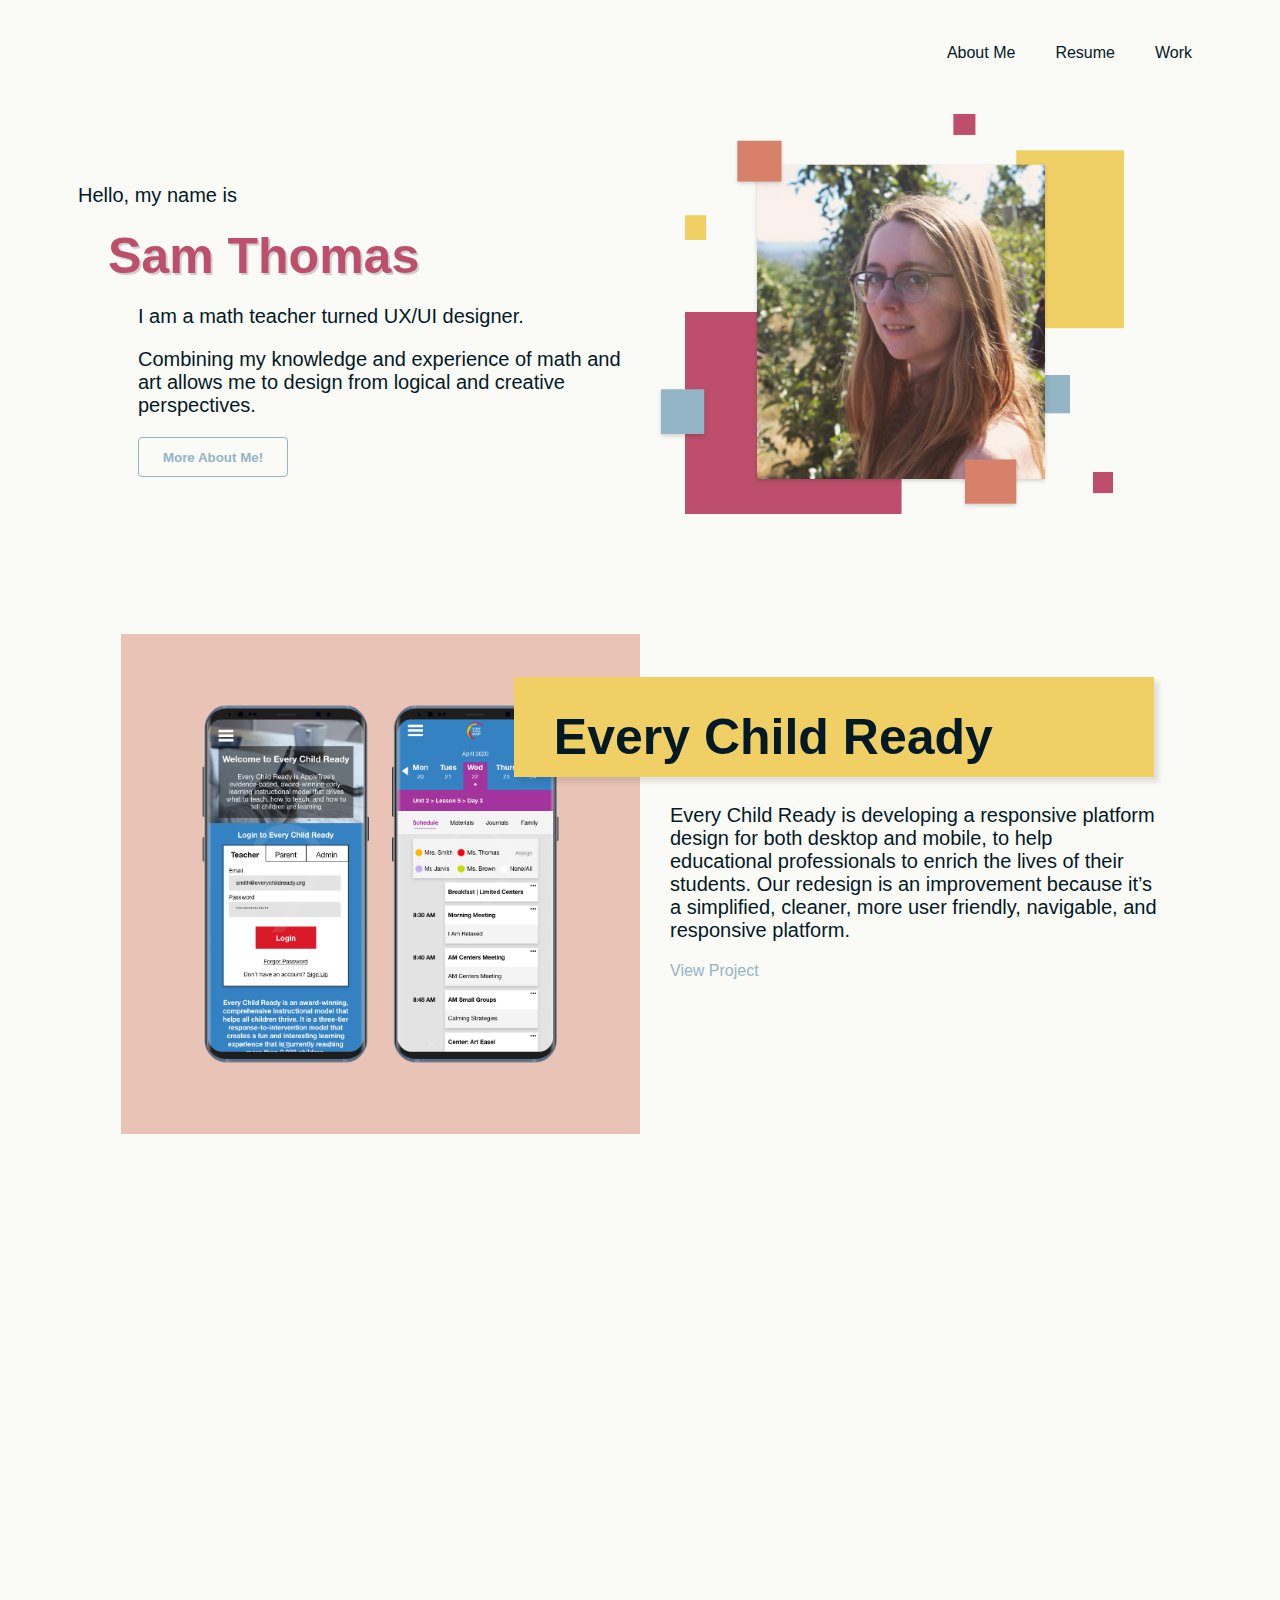
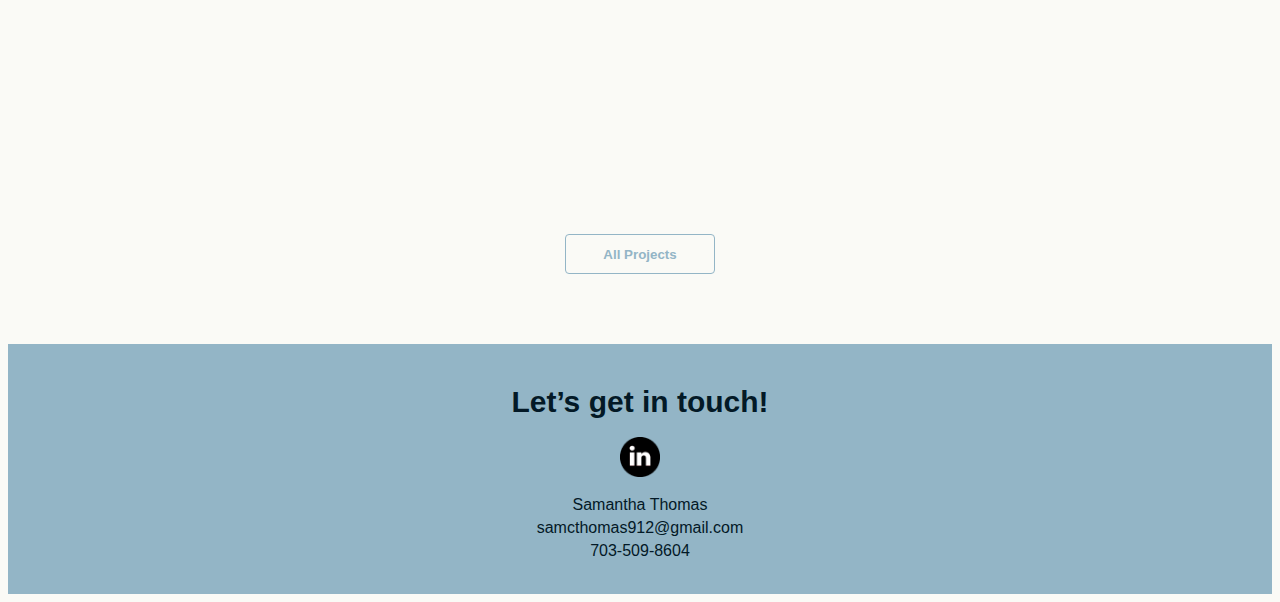
==== index.html @ f3080361 "Scroll Animation" ====
<!DOCTYPE html>
<html>
    <head>
        <title></title>
        <link href="css/index.css" rel="stylesheet" type="text/css">
        <meta name="viewport" content="initial-scale=1, maximum-scale=1">
    </head>
    <body>
        
        <!--Navigation-->
        <header class = "nav">
            <ul>
                <li class = "nav_buttons">Work</li>
                <li class = "nav_buttons">Resume</li>
                <li class = "nav_buttons">About Me</li>
            </ul>
        </header>

    <!-- Hero Image -->

        <section class="heroSection">
            <div class="mobileImage">
                <img src = "images/profilewcubes.png">
            </div>
            <div class = "aboutMe">
                <div class = "hello"><p>Hello, my name is</p></div>
                <div class = "samThomas"><h1>Sam Thomas</h1></div>
                <div class = "myBio"><p>I am a math teacher turned UX/UI designer.</p> 
    
                    <p>Combining my knowledge and experience of math and art allows me to design from logical and creative perspectives.
                    </p>
                    <div class = "moreAboutMe">
                    <button><b>More About Me!</b></button></div>
                 </div>
            </div>
            <div class="right">
                <img src = "images/profilewcubes.png">
            </div>
          </section>



    </section>

        <!--Case Studies-->
        <section id="caseGrid">
            <div id="prototypeImage" class="caseGridArea">
            </div>
            <div id="projectTitle" class="caseGridArea">
                <div id="headline">
                    <h1>Every Child Ready</h1>
                  </div>
            </div>
            <div id="description" class="caseGridArea">
                <p>Every Child Ready is developing a responsive platform design for both desktop and mobile, to help educational professionals to enrich the lives of their students. Our redesign is an improvement because it’s a simplified, cleaner, more user friendly, navigable, and responsive platform. 
                    <div class = "link">
                        <a>View Project</a> </p>
                        </div>
          </section>

          <section id="caseGrid2">
            <div id="prototypeImage2" class="caseGridArea">
            </div>
            <div id="projectTitle" class="caseGridArea">
                <div id="headline">
                    <h1>Department of Education</h1>
                  </div>
            </div>
            <div id="description" class="caseGridArea">
                <p>A redesign of the current US Department of Education site, focusing on cleaning the navigation. 
                    <div class = "link">
                        <a>View Project</a> </p>
                        </div>
          </section>
          <div class = "readMore">
              <button><b>All Projects</b></button>
            </div>


    <!--Footer-->
       <footer>
           <h2>Let’s get in touch!</h2>
           <img src = "images/lnlogo.png">
           <p>Samantha Thomas<br>
           samcthomas912@gmail.com<br>
           703-509-8604
        </p>

       </footer>
       <script src="https://code.jquery.com/jquery-3.4.1.min.js"></script>
       <script src="js/index.js"></script>
       <script src="fadein.js"></script>
       <script src = "scroll-out.js"></script>
       <script type = "text/javascript">
       ScrollOut({
           targets: '#prototypeImage,#prototypeImage2,#projectTitle,#description'
       })
       </script>
    </body>
</html>
---- css/index.css ----
html, body {
    max-width: 100%;
    overflow-x: hidden;
}

.nav{
    height: 100px;
    background-color: #FAFAF6;
    color: #031926;
    padding-right:60px;
    font-family: "Lucida Sans Unicode", "Lucida Grande", "Arial", sans-serif;
}

.nav_buttons{
    display: block;
    padding: 20px;
    float: right;
    cursor: pointer;
}

.nav_buttons:hover{
    text-decoration: underline;
}

p{
    font-size: 20px;
    font-family: "Lucida Sans Unicode", "Lucida Grande", "Arial", sans-serif;
    color: #031926;
}


/* Hero Section */



img{
    height: 400px;
    position: absolute;
}

.link{
    cursor: pointer;
    font-size: 16px;
    font-family: "Lucida Sans Unicode", "Lucida Grande", "Arial", sans-serif;
    color: #93B5C6;
}

.link:hover{
    text-decoration: underline;
}

.aboutMe {
    width: 50%;
    padding-left: 30px;
  }


  .moreAboutMe button{
    border: 1px solid;
    border-color: #93B5C6;
    color: #93B5C6;
    border-radius: 4px;
    height:40px;
    width: 150px;
    cursor: pointer;
    background-color: #FAFAF6;
  }

  .moreAboutMe button:hover{
    background-color: #93B5C6;
    color: white;
    transition: .4s;
  }


  .mobileImage{
      display:none;
  }

  .samThomas{
      padding-left:30px;
      text-shadow: 2px 2px #03192631;
      margin: 0px;
  }

  .samThomas h1{
    color: #BD4F6C; 
    margin:0px;
  }

  .myBio{
      padding-left: 60px;
  }

  .right {
    width: 50%;
    padding-left: 30px;
    padding-right:30px;
  }
  .heroSection {
    height: 380px;
    padding: 30px;
    margin: 10px;
    display: flex;
    position: relative;
  }

  .heroSection img{
      top: -20px;
  }


/*Case Studies Section*/

#caseGrid {
    margin: 0px 5%;
    display: grid;
    min-height: 500px;
    grid-template-rows: 30% 70%;
    grid-template-columns: 50% 50%;
    grid-template-areas:
    "img title"
    "img des";
    background-color: #FAFAF6;
    padding: 50px;
  }

  #caseGrid2 {
    margin: 0px 5%;
    display: grid;
    min-height: 500px;
    grid-template-rows: 30% 70%;
    grid-template-columns: 50% 50%;
    grid-template-areas:
    "img2 title"
    "img2 des";
    background-color: #FAFAF6;
    padding: 50px;
    padding-bottom: 30px;
  }
  
  body{
    background-color: #FAFAF6;
  }

  #prototypeImage {
    grid-area: img;
    background-image: url(../images/ecr.png);
    opacity: 0;
    transition: 1s;
  }

  #prototypeImage[data-scroll="in"]{
    opacity: 1;
    transition-delay: 0.5s;
  }


  #prototypeImage2 {
    grid-area: img2;
    background-image: url(../images/depofed.png);
    opacity: 0;
    transition: 1s;
  }

  #prototypeImage2[data-scroll="in"]{
    opacity: 1;
    transition-delay: 0.5s;
  }

  
  #projectTitle {
    grid-area: title;
    padding-top: 43px;
    transition: 1s;
    transform: translateX(100px);
    opacity: 0;
  }

#projectTitle[data-scroll="in"]{
    transform: translateX(0);
    transition-delay: 0.5s;
    opacity: 1;
}
  
  #description {
    grid-area: des;
    padding-left: 30px;
    transition: 1s;
    transform: translateY(100px);
    opacity: 0;
  }

#description[data-scroll="in"]{
    transform: translateY(0);
    transition-delay: 0.5s;
    opacity: 1;
}
  
  h1{
    font-size: 50px;
    font-family: "Khmer MN", "Ogirema", "Times Sans Serif", sans-serif;
    color: #031926;
}

  #headline {
    background-color:#F0CF65;
    position: absolute;
    width: 600px;
    right: 5px;
    padding-left: 40px;
    padding-top: 20px;
    z-index: 100;
    height: 80px;
    margin: 0px;
    display:flex;
    align-items: center;
    box-shadow: 5px 5px 5px rgba(49, 49, 49, 0.13);
    opacity: 1;
  }
  
  .caseGridArea {
    background-position: center;
    background-repeat: no-repeat;
    background-size: cover;
    align-items: center;
    position: relative;
  }

  .readMore{
    display:flex;
    justify-content: center;
    padding: 70px;
  }

  .readMore button{
    border: 1px solid;
    border-color: #93B5C6;
    color: #93B5C6;
    border-radius: 4px;
    height:40px;
    width: 150px;
    cursor: pointer;
    background-color: #FAFAF6;
  }

  .readMore button:hover{
    background-color: #93B5C6;
    color: white;
    transition: .4s;
  }





/* footer */

footer{
background-color:#93B5C6;
height: 250px;
display: flex;
flex-direction: column;
justify-content: space-around;
align-items: center;
}

footer img{
    height: 40px;
    padding-bottom:25px;
}

footer p{
    font-size: 16px;
    text-align: center;
    line-height: 23px;
}

h2{
    font-size: 30px;
    font-family: "Khmer MN", "Ogirema", "Times Sans Serif", sans-serif;
    color: #031926; 
}

/* responsive */

@media only screen and (max-width: 900px){

    /* navigation */

    .nav{
        padding-right:0px;
        padding-left:0px;
        display: flex;
        justify-content: center;
    }
    
    .nav_buttons{
        padding-top: 20px;
        text-align: center;
    }

    ul{
      padding-inline-start: 0px;
    }

    /* Hero Section */

img{
    height: 350px;
}

.mobileImage{
    display:flex;
}

.heroSection {
    height: 600px;
    padding: 30px;
    margin: 10px;
    display: flex;
    position: relative;
    flex-direction: column;
    align-items: center;
    padding-top: 0px;
  }

  .heroSection img{
      top: 0px;
      position: relative;
  }


.aboutMe {
    width: 80%;
    padding-left: 0px;
    display: flex;
    flex-direction: column;
    justify-content: center;
    align-items: center;
  }

  .samThomas{
      padding-left:0px;
      margin: 0px;
  }

  .samThomas h1{
    margin:0px;
  }

  .myBio{
      padding-left: 0px;
  }

  .moreAboutMe{
    display:flex;
    justify-content:center;
  }

  .right {
    display: none; /* hide the image */
  }

  /* Case Studies */ 
  #caseGrid {
    margin: 0px 5%;
    display: grid;
    min-height: 500px;
    grid-template-rows: 10% 70% 20%;
    grid-template-columns: 100%;
    grid-template-areas:
    "title"
    "img" 
    "des";
    background-color: #FAFAF6;
    padding: 0px;
    padding-top: 130px;
    padding-bottom: 50px;
  }

  #headline {
    position: relative;
    width: 600px;
    padding-top: 20px;
    z-index: 100;
    height: 80px;
    margin: 0px;
    justify-content: center;
    right: 0px;
    padding-left: 0px;

}

#projectTitle {
    padding-top: 60px;
    display: flex;
    justify-content: center;
  }

  #prototypeImage {
      margin-left: 50px;
      margin-right: 50px;
  }

  #caseGrid2 {
    margin: 0px 5%;
    display: grid;
    min-height: 500px;
    grid-template-rows: 10% 70% 20%;
    grid-template-columns: 100%;
    grid-template-areas:
    "title"
    "img2" 
    "des";
    background-color: #FAFAF6;
    padding: 0px;
    padding-top: 130px;
    padding-bottom: 80px;
  }


#projectTitle2 {
    padding-top: 60px;
    display: flex;
    justify-content: center;
  }

  #prototypeImage2 {
      margin-left: 50px;
      margin-right: 50px;
  }

}


@media only screen and (max-width: 620px){
    h1{
        font-size:28px;
    }

    #headline{
        height: 60px;
    }

    p{
        font-size: 18px;
    }

    img{
        height: 300px;
    }

    #caseGrid{
        padding-top: 30px;
    }

    #caseGrid2{
      padding-bottom: 40px;
    }
}

@media only screen and (max-width: 325px){
  h1{
    font-size:20px;
  }

  img{
    height:200px;
  }

  .heroSection{
    height: 450px;
  }

  p{
    font-size: 14px;
  }

  #headline{
    height:40px;
  }

  .aboutMe{
    width: 90%
  }
}
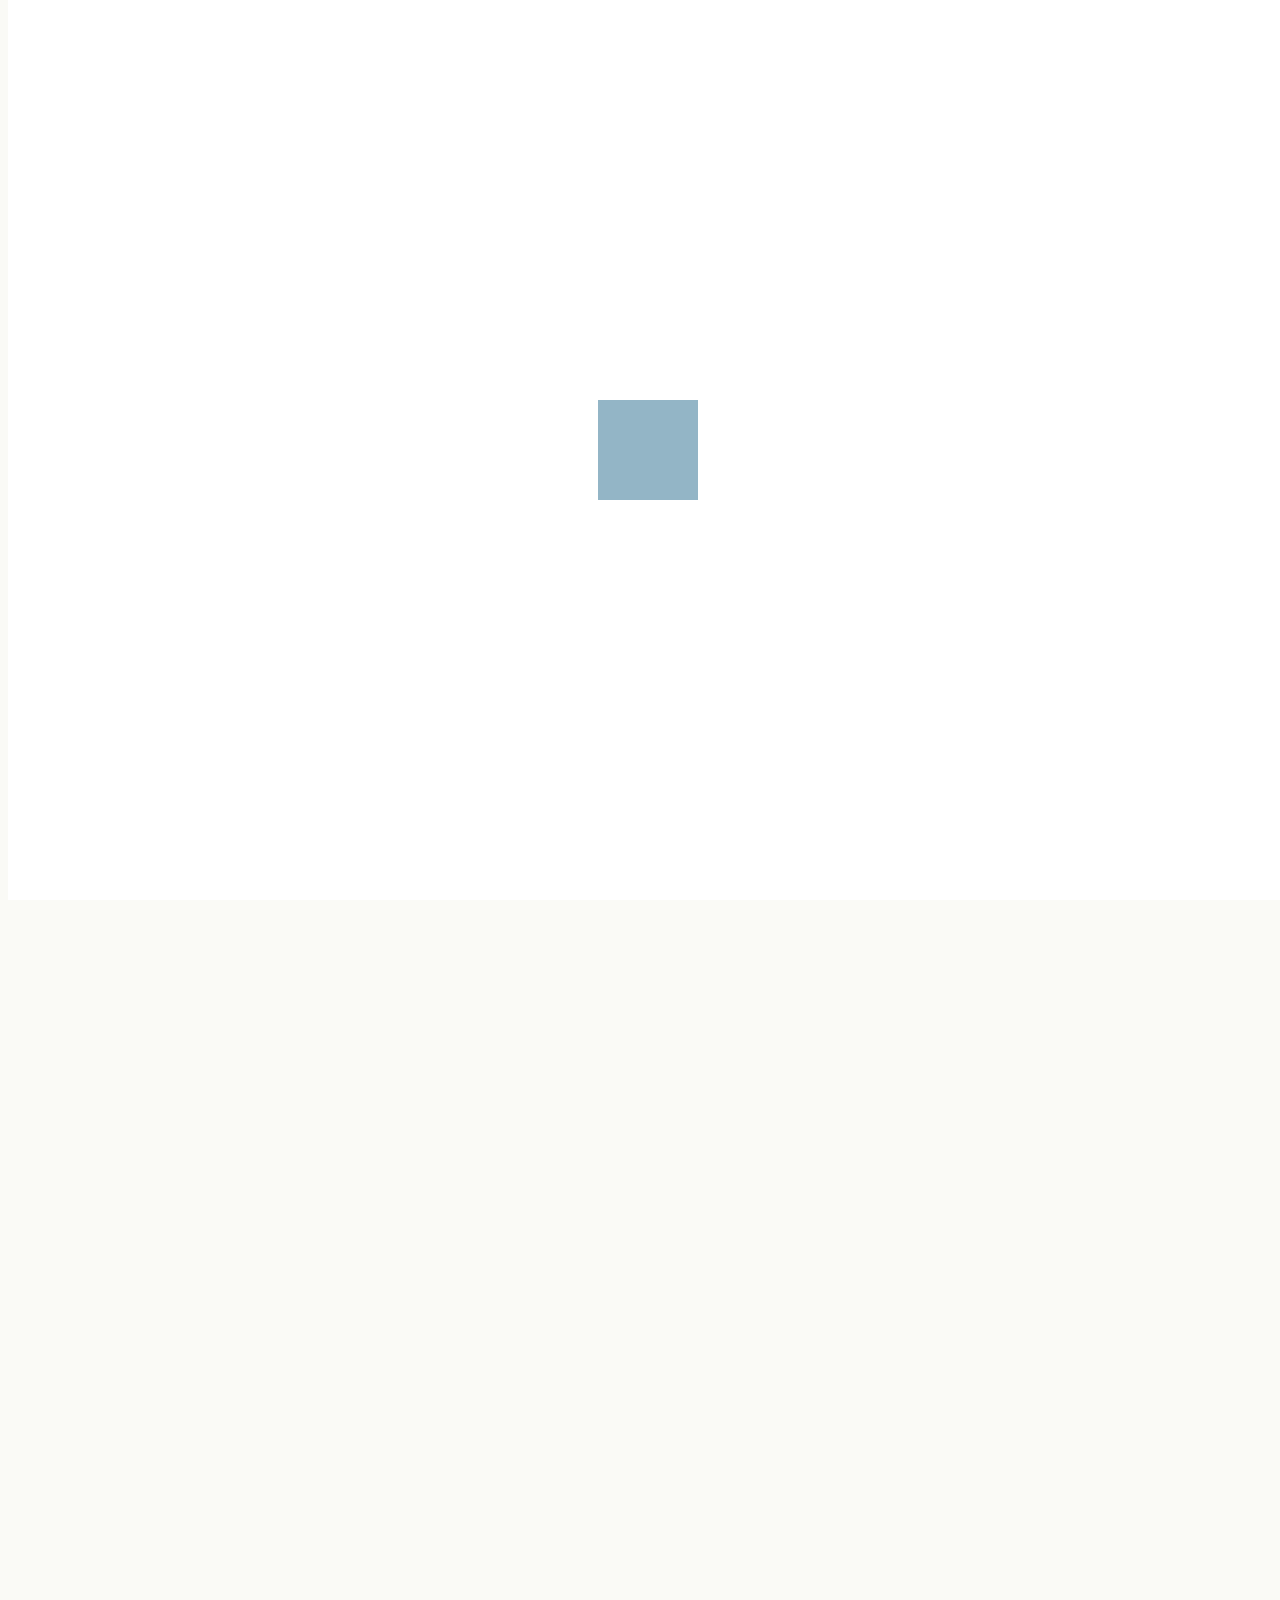
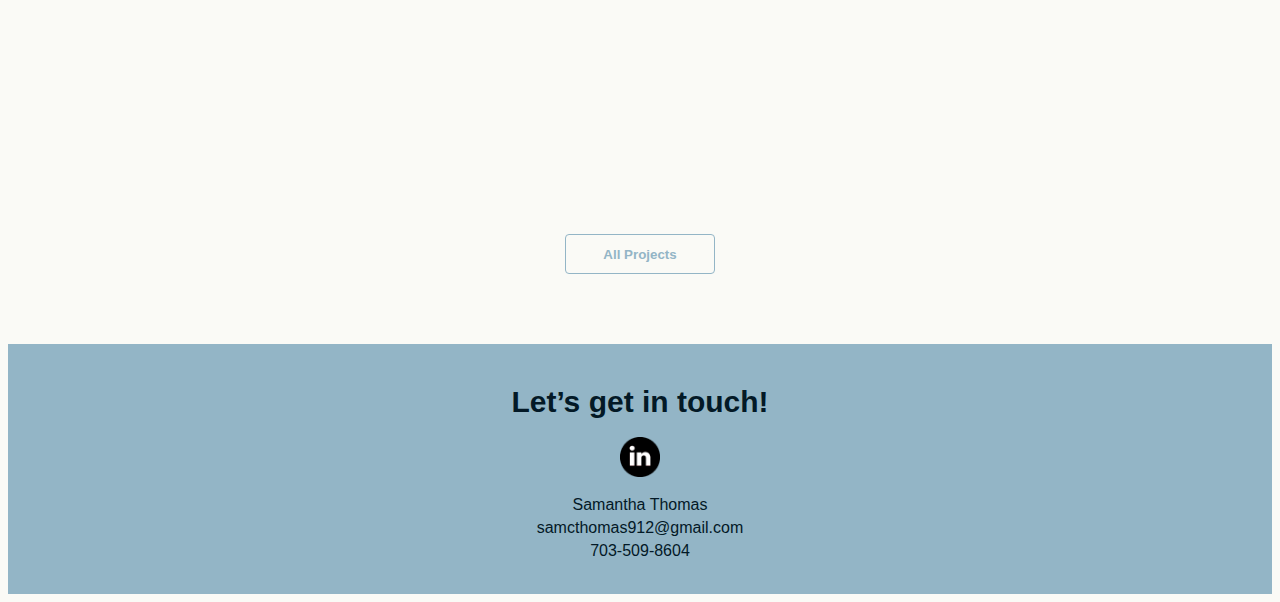
==== commit 83fa52ba: "Loading" ====
--- a/index.html
+++ b/index.html
@@ -87,10 +87,13 @@
         </p>
 
        </footer>
+
+       <div class = "loading">
+           <div id = "block"></div>
+       </div>
        <script src="https://code.jquery.com/jquery-3.4.1.min.js"></script>
        <script src="js/index.js"></script>
-       <script src="fadein.js"></script>
-       <script src = "scroll-out.js"></script>
+       <script src = "js/scroll-out.js"></script>
        <script type = "text/javascript">
        ScrollOut({
            targets: '#prototypeImage,#prototypeImage2,#projectTitle,#description'
--- a/css/index.css
+++ b/css/index.css
@@ -486,4 +486,39 @@
   }
 }
 
-
+/* loading */
+.loading{
+  position: fixed;
+  width: 100%;
+  height: 100vh;
+  z-index: 100000;
+  background-color: white;
+  top: 0;
+  display: flex;
+  align-items: center;
+  justify-content: center
+}
+
+#block{
+  height: 100px;
+  width: 100px;
+  background-color: #93B5C6;
+  animation: spin 3s ease;
+  transition: all;
+  margin: 0 auto;
+}
+
+@keyframes spin{
+    0% {
+      transform: rotate(0deg);
+      background-color:#F0CF65;
+    }
+    50% {
+      transform: rotate(360deg);
+      background-color:#BD4F6C; 
+    }
+    100% {
+      transform: rotate(720deg);
+      background-color: #93B5C6;
+    }
+  }
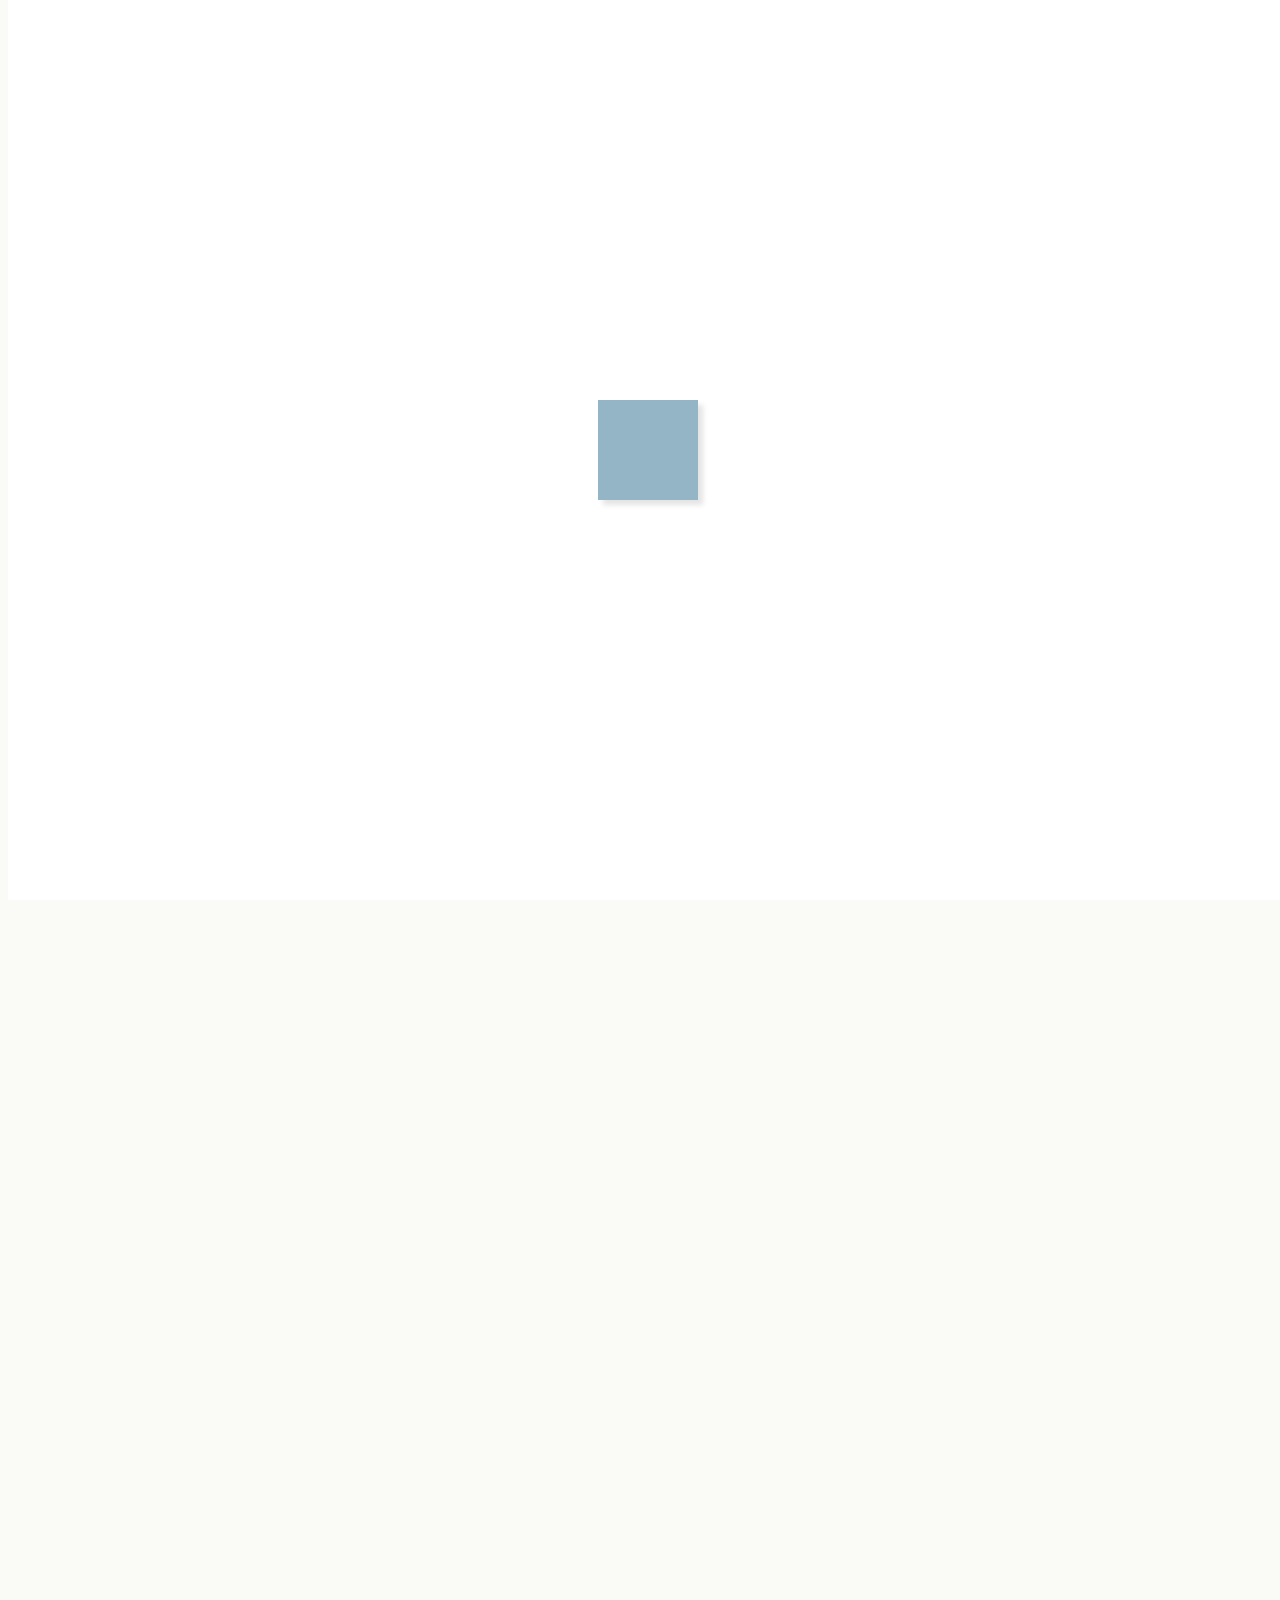
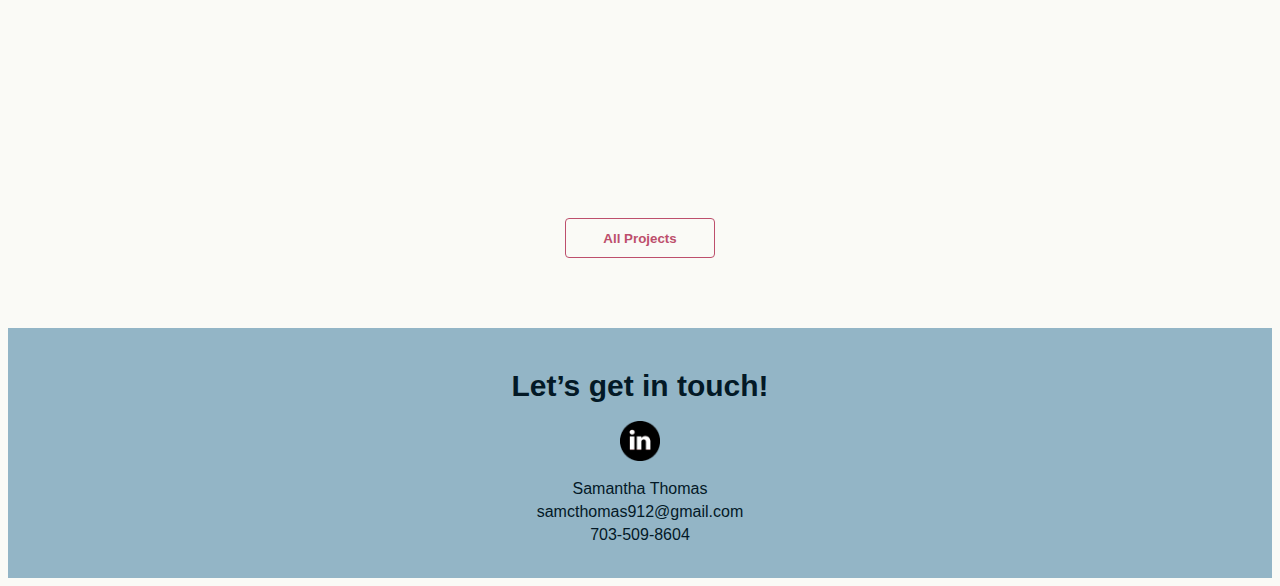
==== commit 7797ab10: "google analytics" ====
--- a/index.html
+++ b/index.html
@@ -8,11 +8,11 @@
     <body>
         
         <!--Navigation-->
-        <header class = "nav">
+        <header class = "sitenav">
             <ul>
-                <li class = "nav_buttons">Work</li>
-                <li class = "nav_buttons">Resume</li>
-                <li class = "nav_buttons">About Me</li>
+                <li class = "nav_buttons"><a href="">Work</a><div>Coming Soon</div></li>
+                <li class = "nav_buttons"><a href="">About Me</a><div>Coming Soon</div></li>
+                <li class = "nav_buttons"><a href = "https://samcthomas912.github.io/UX_UI_HW_19/">Home</a></li>
             </ul>
         </header>
 
@@ -30,11 +30,20 @@
                     <p>Combining my knowledge and experience of math and art allows me to design from logical and creative perspectives.
                     </p>
                     <div class = "moreAboutMe">
-                    <button><b>More About Me!</b></button></div>
+                    <button><a href = ""><b>More About Me!</b></a><div>Coming Soon</div></button></div>
                  </div>
             </div>
             <div class="right">
-                <img src = "images/profilewcubes.png">
+                <div id = "block1"></div>
+                <div id = "block2"></div>
+                <div id = "block3"></div>
+                <div id = "block4"></div>
+                <div id = "block5"></div>
+                <img src = "images/profilepic.png">
+                <div id = "block6"></div>
+                <div id = "block7"></div>
+                <div id = "block8"></div>
+                <div id = "block9"></div>
             </div>
           </section>
 
@@ -54,8 +63,16 @@
             <div id="description" class="caseGridArea">
                 <p>Every Child Ready is developing a responsive platform design for both desktop and mobile, to help educational professionals to enrich the lives of their students. Our redesign is an improvement because it’s a simplified, cleaner, more user friendly, navigable, and responsive platform. 
                     <div class = "link">
-                        <a>View Project</a> </p>
+                        <a href="https://samcthomas912.github.io/UX_UI_HW_20/"><b>View Project</b></a>
                         </div>
+<!--
+                        <header class = "sitenav">
+                            <ul>
+                                <li class = "nav_buttons"><a href="">Work</a><div>Coming Soon</div></li>
+                                <li class = "nav_buttons"><a href="">About Me</a><div>Coming Soon</div></li>
+                                <li class = "nav_buttons"><a href = "https://samcthomas912.github.io/UX_UI_HW_19/">Home</a></li>
+                            </ul>
+                        </header> -->
           </section>
 
           <section id="caseGrid2">
@@ -68,12 +85,12 @@
             </div>
             <div id="description" class="caseGridArea">
                 <p>A redesign of the current US Department of Education site, focusing on cleaning the navigation. 
-                    <div class = "link">
-                        <a>View Project</a> </p>
+                    <div class = "link soon">
+                        <a href=""><b>View Project</b></a><div>Coming Soon</div>
                         </div>
           </section>
           <div class = "readMore">
-              <button><b>All Projects</b></button>
+              <button><a href = ""><b>All Projects</b></a><div>Coming Soon</div></button>
             </div>
 
 
@@ -99,5 +116,16 @@
            targets: '#prototypeImage,#prototypeImage2,#projectTitle,#description'
        })
        </script>
+
+       <!-- Global site tag (gtag.js) - Google Analytics -->
+<script async src="https://www.googletagmanager.com/gtag/js?id=UA-169757220-1"></script>
+<script>
+  window.dataLayer = window.dataLayer || [];
+  function gtag(){dataLayer.push(arguments);}
+  gtag('js', new Date());
+
+  gtag('config', 'UA-169757220-1');
+</script>
+
     </body>
 </html>--- a/css/index.css
+++ b/css/index.css
@@ -3,13 +3,22 @@
     overflow-x: hidden;
 }
 
-.nav{
-    height: 100px;
-    background-color: #FAFAF6;
-    color: #031926;
-    padding-right:60px;
-    font-family: "Lucida Sans Unicode", "Lucida Grande", "Arial", sans-serif;
-}
+.sitenav{
+  height: 100px;
+  background-color: #FAFAF6;
+  color: #031926;
+  padding-right:60px;
+  font-family: "Lucida Sans Unicode", "Lucida Grande", "Arial", sans-serif;
+  display: flex;
+  justify-content: flex-end;
+  align-items: center;
+  text-decoration: none;
+}
+
+.sitenav a{
+  color: #031926;
+}
+
 
 .nav_buttons{
     display: block;
@@ -28,6 +37,10 @@
     color: #031926;
 }
 
+a{
+  text-decoration: none;
+}
+
 
 /* Hero Section */
 
@@ -42,7 +55,7 @@
     cursor: pointer;
     font-size: 16px;
     font-family: "Lucida Sans Unicode", "Lucida Grande", "Arial", sans-serif;
-    color: #93B5C6;
+    color: #BD4F6C;
 }
 
 .link:hover{
@@ -57,8 +70,8 @@
 
   .moreAboutMe button{
     border: 1px solid;
-    border-color: #93B5C6;
-    color: #93B5C6;
+    border-color: #BD4F6C;
+    color: #BD4F6C;
     border-radius: 4px;
     height:40px;
     width: 150px;
@@ -67,7 +80,7 @@
   }
 
   .moreAboutMe button:hover{
-    background-color: #93B5C6;
+    background-color: #BD4F6C;
     color: white;
     transition: .4s;
   }
@@ -76,6 +89,7 @@
   .mobileImage{
       display:none;
   }
+
 
   .samThomas{
       padding-left:30px;
@@ -86,16 +100,27 @@
   .samThomas h1{
     color: #BD4F6C; 
     margin:0px;
+    font-size: 54px;
   }
 
   .myBio{
       padding-left: 60px;
   }
 
+  .myBio p {
+    margin-top: -10px;
+  }
+  
+
   .right {
     width: 50%;
-    padding-left: 30px;
+    padding-left: 100px;
     padding-right:30px;
+  }
+  .right img{
+    margin-top: 40px;
+    height:360px;
+    margin-left:50px;
   }
   .heroSection {
     height: 380px;
@@ -235,8 +260,8 @@
 
   .readMore button{
     border: 1px solid;
-    border-color: #93B5C6;
-    color: #93B5C6;
+    border-color: #BD4F6C;
+    color: #BD4F6C;
     border-radius: 4px;
     height:40px;
     width: 150px;
@@ -245,7 +270,7 @@
   }
 
   .readMore button:hover{
-    background-color: #93B5C6;
+    background-color: #BD4F6C;
     color: white;
     transition: .4s;
   }
@@ -293,6 +318,7 @@
         padding-left:0px;
         display: flex;
         justify-content: center;
+        height: 70px;
     }
     
     .nav_buttons{
@@ -317,6 +343,7 @@
 .heroSection {
     height: 600px;
     padding: 30px;
+    padding-bottom: 0px;
     margin: 10px;
     display: flex;
     position: relative;
@@ -458,6 +485,10 @@
     #caseGrid2{
       padding-bottom: 40px;
     }
+
+    .myBio p {
+      margin-top: 0px;
+    }
 }
 
 @media only screen and (max-width: 325px){
@@ -506,6 +537,7 @@
   animation: spin 3s ease;
   transition: all;
   margin: 0 auto;
+  box-shadow: 5px 5px 5px rgba(49, 49, 49, 0.13);
 }
 
 @keyframes spin{
@@ -522,3 +554,436 @@
       background-color: #93B5C6;
     }
   }
+
+  .spins{
+    animation: spinning 2s ease;
+  }
+
+  @keyframes spinning{
+    0% {
+      transform: rotate(0deg);
+    }
+    100% {
+      transform: rotate(720deg);
+    }
+  }
+
+  
+  #block1{
+    height:180px;
+    width: 110px;
+    background-color:#F0CF65;
+    position: relative;
+    top: -40px;
+    left: 360px;
+    transition: transform 2s;
+  }
+  
+  #block1:hover{
+    transform: rotate(720deg);
+  }
+
+  #block2{
+    height:230px;
+    width: 228px;
+    background-color:#BD4F6C;
+    position: relative;
+    top: -20px;
+    right: 50px;
+    transition: transform 2s;
+  }
+  
+  #block2:hover{
+    transform: rotate(720deg);
+  }
+
+  #block3{
+    height:50px;
+    width: 50px;
+    background-color:#93B5C6;
+    position: relative;
+    top: -190px;
+    left: 360px;
+    transition: transform 2s;
+  }
+  
+  #block3:hover{
+    transform: rotate(720deg);
+  }
+
+  #block4{
+    height:20px;
+    width: 20px;
+    background-color:#BD4F6C;
+    position: relative;
+    top: -120px;
+    left: 427px;
+    transition: transform 2s;
+  }
+  
+  #block4:hover{
+    transform: rotate(720deg);
+  }
+
+  #block5{
+    height:26px;
+    width: 26px;
+    background-color:#BD4F6C;
+    position: relative;
+    top: -540px;
+    left: 277px;
+    transition: transform 2s;
+  }
+  
+  #block5:hover{
+    transform: rotate(720deg);
+  }
+
+  #block6{
+    height:46px;
+    width: 46px;
+    background-color:#D7816A;
+    position: relative;
+    top: -537px;
+    left: 35px;
+    transition: transform 2s;
+    box-shadow: 5px 5px 5px rgba(49, 49, 49, 0.13);
+  }
+  
+  #block6:hover{
+    transform: rotate(720deg);
+  }
+
+  #block7{
+    height:28px;
+    width: 26px;
+    background-color:#F0CF65;
+    position: relative;
+    top: -507px;
+    right: 30px;
+    transition: transform 2s;
+    box-shadow: 5px 5px 5px rgba(49, 49, 49, 0.13);
+  }
+  
+  #block7:hover{
+    transform: rotate(720deg);
+  }
+
+  #block8{
+    height:48px;
+    width: 48px;
+    background-color:#93B5C6;
+    position: relative;
+    top: -310px;
+    right: 80px;
+    transition: transform 2s;
+    box-shadow: 5px 5px 5px rgba(49, 49, 49, 0.13);
+  }
+  
+  #block8:hover{
+    transform: rotate(720deg);
+    
+  }
+
+  #block9{
+    height:48px;
+    width: 48px;
+    background-color:#D7816A;
+    position: relative;
+    top: -300px;
+    left: 280px;
+    transition: transform 2s;
+    box-shadow: 5px 5px 5px rgba(49, 49, 49, 0.13);
+  }
+  
+  #block9:hover{
+    transform: rotate(720deg);
+  }
+
+  /**Coming Soon Popup**/
+  .sitenav ul{
+    display: inline-block;
+}
+
+
+  .nav_buttons{
+    position: relative;
+}
+  
+
+
+  .nav_buttons div{
+    display: none;
+    position: absolute;
+    top: 0;
+    left:50%;
+    margin-top: 50px; /* approx adjustment for arrow */
+    margin-left: -65px; 
+  }
+  
+
+  .nav_buttons a:hover + div {
+    cursor: pointer;
+    display: block;
+    /*visibility: visible; */
+    width: 180px;
+    line-height: 20px;
+    padding: 8px;
+    font-size: 14px;
+    text-align: center;
+    z-index: 999;
+    color: white;
+    font-weight: bold;
+    background: #D7816A;
+    border: 4px solid #D7816A;
+    border-radius: 5px;
+    box-shadow: 5px 5px 5px rgba(49, 49, 49, 0.13);
+    -webkit-transition: opacity 100ms ease-in;
+    -o-transition: opacity 100ms ease-in;
+    -moz-transition: opacity 100ms ease-in;
+    transition: opacity 100ms ease-in;
+    pointer-events: none;
+  }
+  
+  
+
+  .nav_buttons div:after {
+    content: "";
+    position: absolute;
+    width: 0;
+    height: 0;
+    border-width: 10px;
+    border-style: solid;
+    border-color: transparent #D7816A transparent transparent;
+    top: -22px;
+    left:53px;
+    transform: rotate(90deg);
+  }
+
+
+  .moreAboutMe{
+    display: inline-block;
+}
+
+
+  .moreAboutMe button{
+    position: relative;
+}
+  
+
+
+  .moreAboutMe button div{
+    display: none;
+    position: absolute;
+    top: 0;
+    left:50%;
+    margin-top: 50px; /* approx adjustment for arrow */
+    margin-left: -65px; 
+  }
+  
+
+  .moreAboutMe button a:hover + div {
+    cursor: pointer;
+    display: block;
+    /*visibility: visible; */
+    width: 180px;
+    line-height: 20px;
+    padding: 8px;
+    font-size: 14px;
+    text-align: center;
+    z-index: 999;
+    color: white;
+    font-weight: bold;
+    background: #D7816A;
+    border: 4px solid #D7816A;
+    border-radius: 5px;
+    box-shadow: 5px 5px 5px rgba(49, 49, 49, 0.13);
+    -webkit-transition: opacity 100ms ease-in;
+    -o-transition: opacity 100ms ease-in;
+    -moz-transition: opacity 100ms ease-in;
+    transition: opacity 100ms ease-in;
+    pointer-events: none;
+  }
+  
+  
+
+.moreAboutMe button div:after {
+    content: "";
+    position: absolute;
+    width: 0;
+    height: 0;
+    border-width: 10px;
+    border-style: solid;
+    border-color: transparent #D7816A transparent transparent;
+    top: -22px;
+    left:53px;
+    transform: rotate(90deg);
+  }
+
+  .moreAboutMe button{
+    border: 1px solid;
+    border-color: #BD4F6C;
+    color: #BD4F6C;
+    border-radius: 4px;
+    height:40px;
+    width: 150px;
+    cursor: pointer;
+    background-color: #FAFAF6;
+  }
+
+  .moreAboutMe button a{
+    color: #BD4F6C;
+  }
+
+  .moreAboutMe button:hover{
+    background-color: #BD4F6C;
+    color: white;
+    transition: .4s;
+  }
+
+  .moreAboutMe button:hover a{
+    background-color: #BD4F6C;
+    color: white;
+    transition: .4s;
+  }
+
+
+  .readMoree{
+    display: inline-block;
+}
+
+
+  .readMore button{
+    position: relative;
+}
+  
+
+
+  .readMore button div{
+    display: none;
+    position: absolute;
+    top: 0;
+    left:50%;
+    margin-top: 50px; /* approx adjustment for arrow */
+    margin-left: -65px; 
+  }
+  
+
+  .readMore button a:hover + div {
+    cursor: pointer;
+    display: block;
+    /*visibility: visible; */
+    width: 180px;
+    line-height: 20px;
+    padding: 8px;
+    font-size: 14px;
+    text-align: center;
+    z-index: 999;
+    color: white;
+    font-weight: bold;
+    background: #D7816A;
+    border: 4px solid #D7816A;
+    border-radius: 5px;
+    box-shadow: 5px 5px 5px rgba(49, 49, 49, 0.13);
+    -webkit-transition: opacity 100ms ease-in;
+    -o-transition: opacity 100ms ease-in;
+    -moz-transition: opacity 100ms ease-in;
+    transition: opacity 100ms ease-in;
+    pointer-events: none;
+  }
+  
+  
+
+.readMore button div:after {
+    content: "";
+    position: absolute;
+    width: 0;
+    height: 0;
+    border-width: 10px;
+    border-style: solid;
+    border-color: transparent #D7816A transparent transparent;
+    top: -22px;
+    left:53px;
+    transform: rotate(90deg);
+  }
+
+  .readMore button a{
+    color: #BD4F6C;
+  }
+
+  .readMore button:hover{
+    background-color: #BD4F6C;
+    color: white;
+    transition: .4s;
+  }
+
+  .readMore button:hover a{
+    background-color: #BD4F6C;
+    color: white;
+    transition: .4s;
+  }
+
+
+  /**/
+
+
+   .soon{
+    display: inline-block;
+    position: relative;
+    text-decoration: none;
+}
+
+  
+
+
+  .soon div{
+    display: none;
+    position: absolute;
+    top: 0;
+    left:50%;
+    margin-top: 30px; /* approx adjustment for arrow */
+    margin-left: -65px; 
+  }
+  
+
+  .soon a:hover + div {
+    cursor: pointer;
+    display: block;
+    /*visibility: visible; */
+    width: 180px;
+    line-height: 20px;
+    padding: 8px;
+    font-size: 14px;
+    text-align: center;
+    z-index: 999;
+    color: white;
+    font-weight: bold;
+    background: #D7816A;
+    border: 4px solid #D7816A;
+    border-radius: 5px;
+    box-shadow: 5px 5px 5px rgba(49, 49, 49, 0.13);
+    -webkit-transition: opacity 100ms ease-in;
+    -o-transition: opacity 100ms ease-in;
+    -moz-transition: opacity 100ms ease-in;
+    transition: opacity 100ms ease-in;
+    pointer-events: none;
+  }
+  
+
+  .soon div:after {
+    content: "";
+    position: absolute;
+    width: 0;
+    height: 0;
+    border-width: 10px;
+    border-style: solid;
+    border-color: transparent #D7816A transparent transparent;
+    top: -22px;
+    left:53px;
+    transform: rotate(90deg);
+  }
+
+  .link a{
+    color: #BD4F6C;
+  }
+
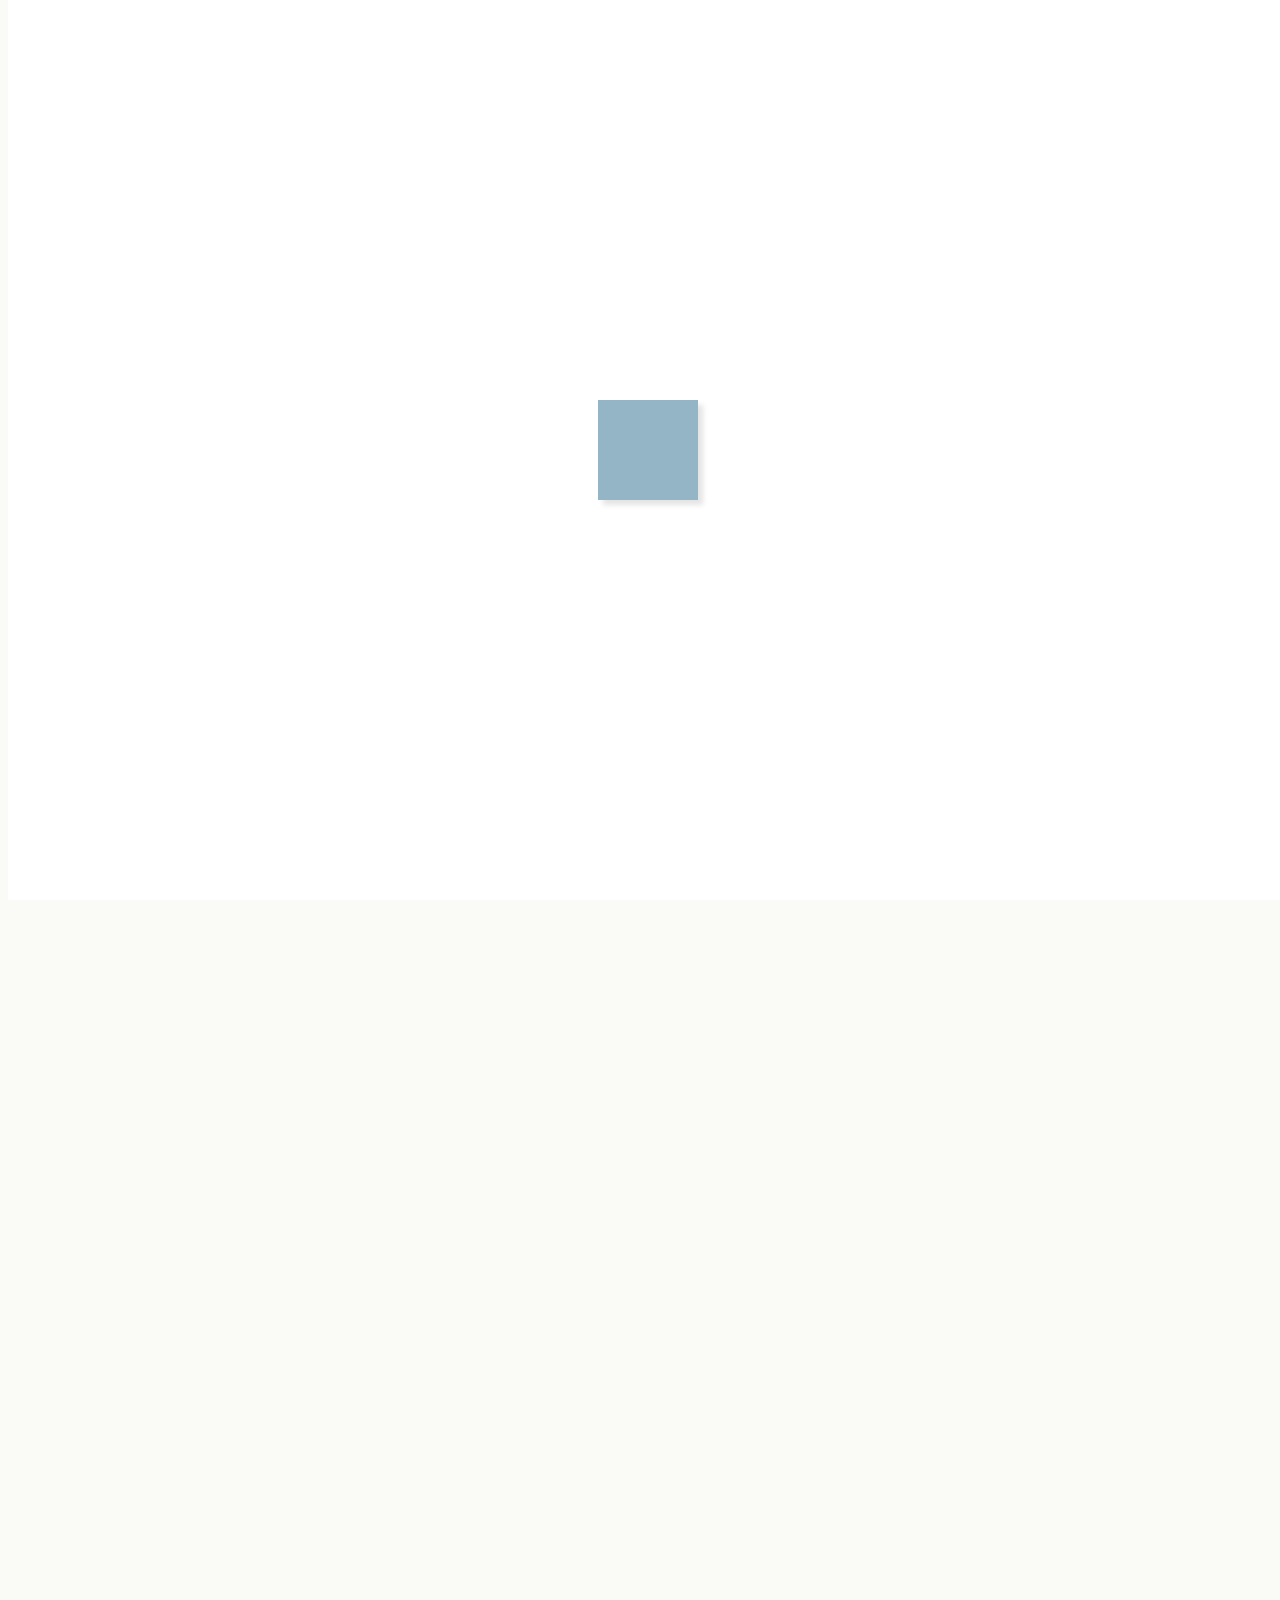
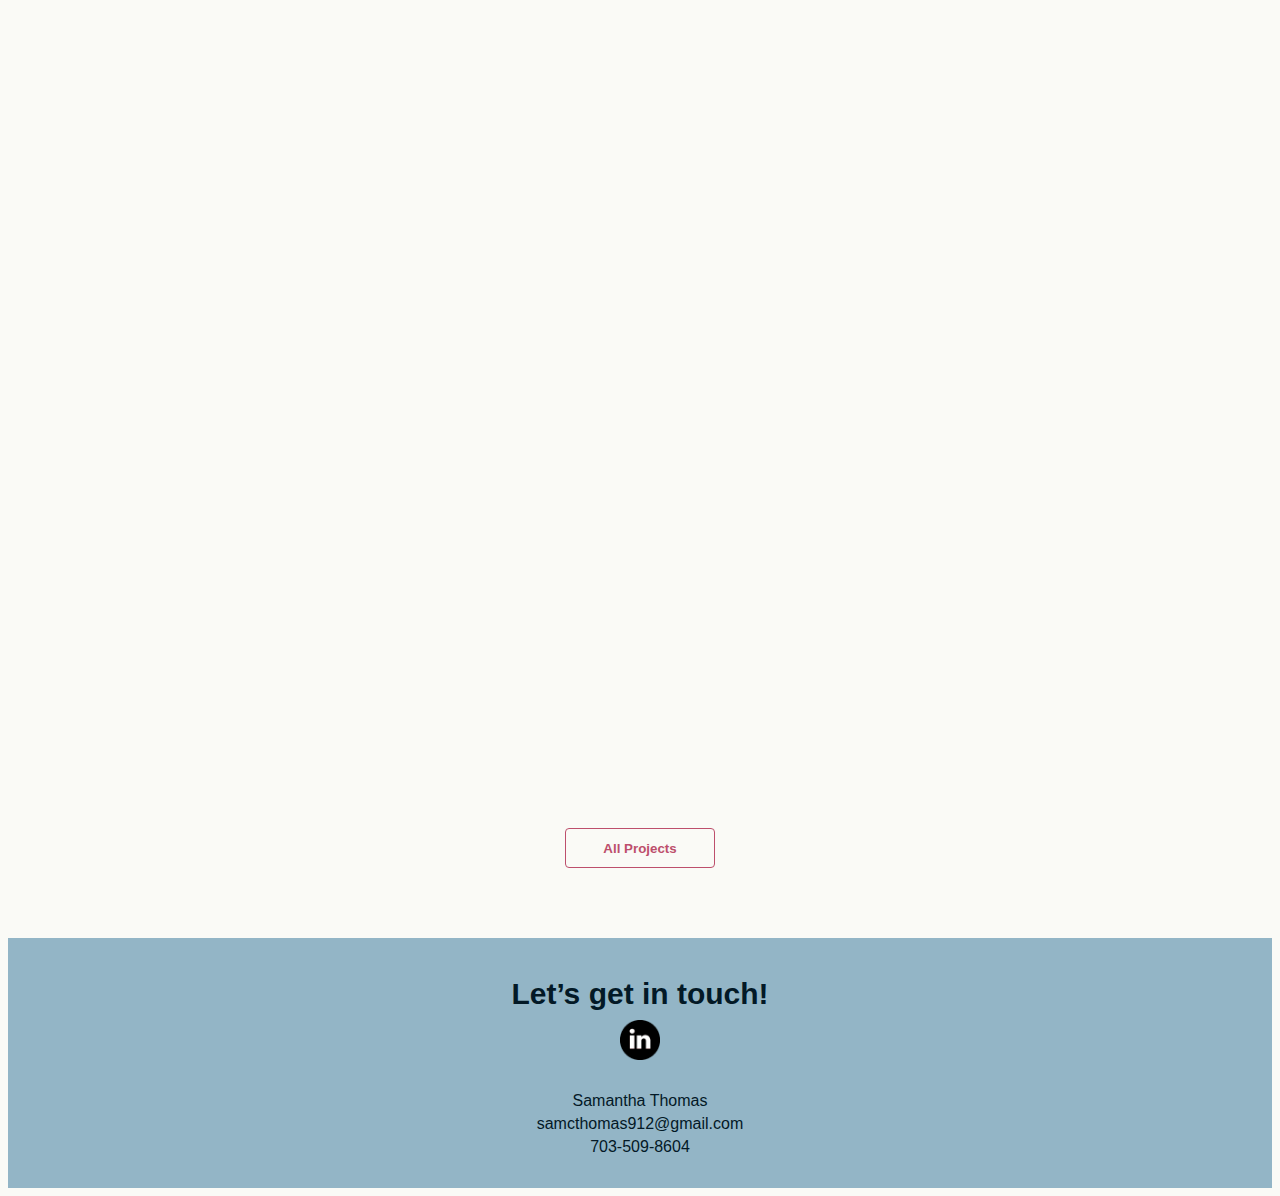
==== commit d3cee65a: "Resume and TC" ====
--- a/index.html
+++ b/index.html
@@ -4,6 +4,19 @@
         <title></title>
         <link href="css/index.css" rel="stylesheet" type="text/css">
         <meta name="viewport" content="initial-scale=1, maximum-scale=1">
+
+        <!-- Hotjar Tracking Code for https://samcthomas912.github.io/UX_UI_HW_19/ -->
+<!-- Hotjar Tracking Code for https://samcthomas912.github.io/UX_UI_HW_19/ -->
+<script>
+    (function(h,o,t,j,a,r){
+        h.hj=h.hj||function(){(h.hj.q=h.hj.q||[]).push(arguments)};
+        h._hjSettings={hjid:1860473,hjsv:6};
+        a=o.getElementsByTagName('head')[0];
+        r=o.createElement('script');r.async=1;
+        r.src=t+h._hjSettings.hjid+j+h._hjSettings.hjsv;
+        a.appendChild(r);
+    })(window,document,'https://static.hotjar.com/c/hotjar-','.js?sv=');
+</script>
     </head>
     <body>
         
@@ -11,8 +24,9 @@
         <header class = "sitenav">
             <ul>
                 <li class = "nav_buttons"><a href="">Work</a><div>Coming Soon</div></li>
-                <li class = "nav_buttons"><a href="">About Me</a><div>Coming Soon</div></li>
-                <li class = "nav_buttons"><a href = "https://samcthomas912.github.io/UX_UI_HW_19/">Home</a></li>
+                <li class = "nav_buttons"><a href="https://documentcloud.adobe.com/link/track?uri=urn:aaid:scds:US:24d5b875-beb9-496e-8cf4-d982b49f0fd1" target="_blank">Resume</a></li>
+                <li class = "nav_buttons"><a href="pages/aboutme.html">About Me</a></li>
+                <li class = "nav_buttons"><a href = "index.html">Home</a></li>
             </ul>
         </header>
 
@@ -30,7 +44,7 @@
                     <p>Combining my knowledge and experience of math and art allows me to design from logical and creative perspectives.
                     </p>
                     <div class = "moreAboutMe">
-                    <button><a href = ""><b>More About Me!</b></a><div>Coming Soon</div></button></div>
+                    <button><a href = "pages/aboutme.html"><b>More About Me!</b></a></button></div>
                  </div>
             </div>
             <div class="right">
@@ -63,7 +77,7 @@
             <div id="description" class="caseGridArea">
                 <p>Every Child Ready is developing a responsive platform design for both desktop and mobile, to help educational professionals to enrich the lives of their students. Our redesign is an improvement because it’s a simplified, cleaner, more user friendly, navigable, and responsive platform. 
                     <div class = "link">
-                        <a href="https://samcthomas912.github.io/UX_UI_HW_20/"><b>View Project</b></a>
+                        <a href="pages/everychildready.html"><b>View Case Study</b></a>
                         </div>
 <!--
                         <header class = "sitenav">
@@ -86,18 +100,33 @@
             <div id="description" class="caseGridArea">
                 <p>A redesign of the current US Department of Education site, focusing on cleaning the navigation. 
                     <div class = "link soon">
-                        <a href=""><b>View Project</b></a><div>Coming Soon</div>
+                        <a href=""><b>View Case Study</b></a><div>Coming Soon</div>
                         </div>
           </section>
-          <div class = "readMore">
-              <button><a href = ""><b>All Projects</b></a><div>Coming Soon</div></button>
-            </div>
+
+            <section id="caseGrid3">
+                <div id="prototypeImage3" class="caseGridArea">
+                </div>
+                <div id="projectTitle" class="caseGridArea">
+                    <div id="headline">
+                        <h1>Toronto Cupcakes</h1>
+                      </div>
+                </div>
+                <div id="description" class="caseGridArea">
+                    <p>A redesign of the website for a local cupcake shop in Toronto that lacks a professional image, deterring customers from placing orders. 
+                        <div class = "link soon">
+                            <a href=""><b>View Case Study</b></a><div>Coming Soon</div>
+                            </div>
+              </section>
+              <div class = "readMore">
+                  <button><a href = ""><b>All Projects</b></a><div>Coming Soon</div></button>
+                </div>
 
 
     <!--Footer-->
        <footer>
            <h2>Let’s get in touch!</h2>
-           <img src = "images/lnlogo.png">
+           <a href = "https://www.linkedin.com/in/samantha-thomas-839168133/"><img src = "../images/lnlogo.png"></a>
            <p>Samantha Thomas<br>
            samcthomas912@gmail.com<br>
            703-509-8604
@@ -113,7 +142,7 @@
        <script src = "js/scroll-out.js"></script>
        <script type = "text/javascript">
        ScrollOut({
-           targets: '#prototypeImage,#prototypeImage2,#projectTitle,#description'
+           targets: '#prototypeImage,#prototypeImage2,#prototypeImage3,#projectTitle,#description'
        })
        </script>
 
--- a/css/index.css
+++ b/css/index.css
@@ -13,6 +13,7 @@
   justify-content: flex-end;
   align-items: center;
   text-decoration: none;
+  margin-bottom: 40px;
 }
 
 .sitenav a{
@@ -46,7 +47,7 @@
 
 
 
-img{
+.heroSection img{
     height: 400px;
     position: absolute;
 }
@@ -163,6 +164,21 @@
     padding: 50px;
     padding-bottom: 30px;
   }
+
+  #caseGrid3 {
+    margin: 0px 5%;
+    display: grid;
+    min-height: 500px;
+    grid-template-rows: 30% 70%;
+    grid-template-columns: 50% 50%;
+    grid-template-areas:
+    "img3 title"
+    "img3 des";
+    background-color: #FAFAF6;
+    padding: 50px;
+    padding-bottom: 30px;
+  }
+  
   
   body{
     background-color: #FAFAF6;
@@ -188,11 +204,23 @@
     transition: 1s;
   }
 
+  #prototypeImage3 {
+    grid-area: img3;
+    background-image: url(../images/tcupcakes.png);
+    opacity: 0;
+    transition: 1s;
+  }
+
+
   #prototypeImage2[data-scroll="in"]{
     opacity: 1;
     transition-delay: 0.5s;
   }
 
+  #prototypeImage3[data-scroll="in"]{
+    opacity: 1;
+    transition-delay: 0.5s;
+  }
   
   #projectTitle {
     grid-area: title;
@@ -292,7 +320,7 @@
 
 footer img{
     height: 40px;
-    padding-bottom:25px;
+    margin-bottom: -20px;
 }
 
 footer p{
@@ -301,10 +329,11 @@
     line-height: 23px;
 }
 
-h2{
+footer h2{
     font-size: 30px;
     font-family: "Khmer MN", "Ogirema", "Times Sans Serif", sans-serif;
     color: #031926; 
+    margin-bottom: -20px;
 }
 
 /* responsive */
